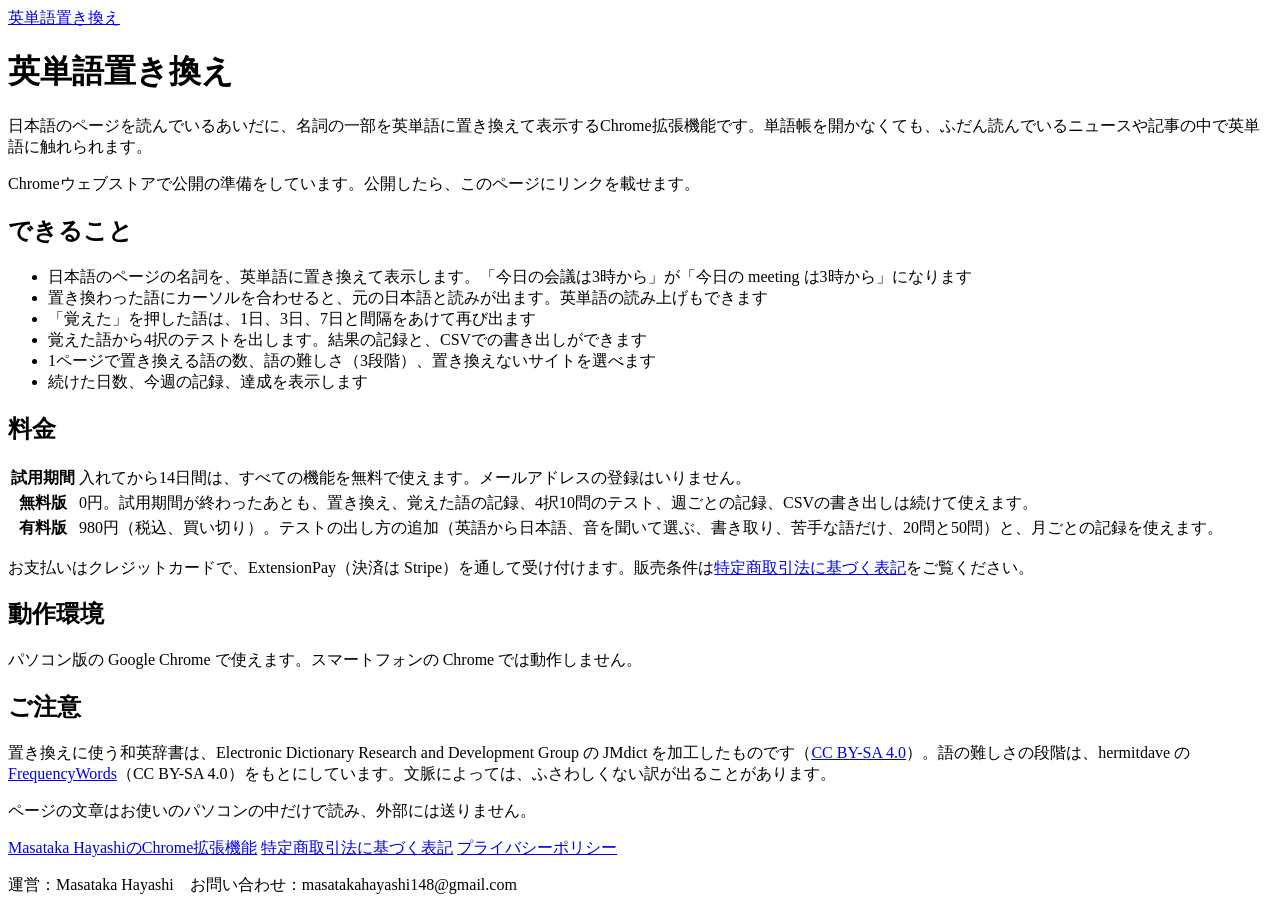
==== eitango-okikae/index.html @ 957b8486 "英単語置き換えの紹介ページとプライバシーポリシーを足し、一覧、特定商取引法に基づく表記、共通のプライバシーポリシーに載せる Co-Authored-By: Claude Opus 5 <noreply" ====
<!doctype html>
<html lang="ja">
<head>
  <meta charset="utf-8">
  <meta name="viewport" content="width=device-width, initial-scale=1">
  <title>英単語置き換え｜日本語のページを読みながら英単語を覚えるChrome拡張</title>
  <meta name="description" content="日本語のページを読んでいるあいだに、名詞の一部を英単語に置き換えて表示するChrome拡張機能です。覚えた語は間隔をあけて再び出て、テストで確かめられます。">
  <link rel="stylesheet" href="../style.css">
</head>
<body>
  <header>
    <a href="./">英単語置き換え</a>
  </header>

  <main>
    <h1>英単語置き換え</h1>
    <p>日本語のページを読んでいるあいだに、名詞の一部を英単語に置き換えて表示するChrome拡張機能です。単語帳を開かなくても、ふだん読んでいるニュースや記事の中で英単語に触れられます。</p>
    <p class="note">Chromeウェブストアで公開の準備をしています。公開したら、このページにリンクを載せます。</p>

    <h2>できること</h2>
    <ul>
      <li>日本語のページの名詞を、英単語に置き換えて表示します。「今日の会議は3時から」が「今日の meeting は3時から」になります</li>
      <li>置き換わった語にカーソルを合わせると、元の日本語と読みが出ます。英単語の読み上げもできます</li>
      <li>「覚えた」を押した語は、1日、3日、7日と間隔をあけて再び出ます</li>
      <li>覚えた語から4択のテストを出します。結果の記録と、CSVでの書き出しができます</li>
      <li>1ページで置き換える語の数、語の難しさ（3段階）、置き換えないサイトを選べます</li>
      <li>続けた日数、今週の記録、達成を表示します</li>
    </ul>

    <h2>料金</h2>
    <table>
      <tr>
        <th>試用期間</th>
        <td>入れてから14日間は、すべての機能を無料で使えます。メールアドレスの登録はいりません。</td>
      </tr>
      <tr>
        <th>無料版</th>
        <td>0円。試用期間が終わったあとも、置き換え、覚えた語の記録、4択10問のテスト、週ごとの記録、CSVの書き出しは続けて使えます。</td>
      </tr>
      <tr>
        <th>有料版</th>
        <td>980円（税込、買い切り）。テストの出し方の追加（英語から日本語、音を聞いて選ぶ、書き取り、苦手な語だけ、20問と50問）と、月ごとの記録を使えます。</td>
      </tr>
    </table>
    <p class="note">お支払いはクレジットカードで、ExtensionPay（決済は Stripe）を通して受け付けます。販売条件は<a href="../tokushoho.html">特定商取引法に基づく表記</a>をご覧ください。</p>

    <h2>動作環境</h2>
    <p>パソコン版の Google Chrome で使えます。スマートフォンの Chrome では動作しません。</p>

    <h2>ご注意</h2>
    <p>置き換えに使う和英辞書は、Electronic Dictionary Research and Development Group の JMdict を加工したものです（<a href="https://www.edrdg.org/edrdg/licence.html">CC BY-SA 4.0</a>）。語の難しさの段階は、hermitdave の <a href="https://github.com/hermitdave/FrequencyWords">FrequencyWords</a>（CC BY-SA 4.0）をもとにしています。文脈によっては、ふさわしくない訳が出ることがあります。</p>
    <p>ページの文章はお使いのパソコンの中だけで読み、外部には送りません。</p>
  </main>

  <footer>
    <a href="../">Masataka HayashiのChrome拡張機能</a>
    <a href="../tokushoho.html">特定商取引法に基づく表記</a>
    <a href="privacy.html">プライバシーポリシー</a>
    <p>運営：Masataka Hayashi　お問い合わせ：masatakahayashi148@gmail.com</p>
  </footer>
</body>
</html>
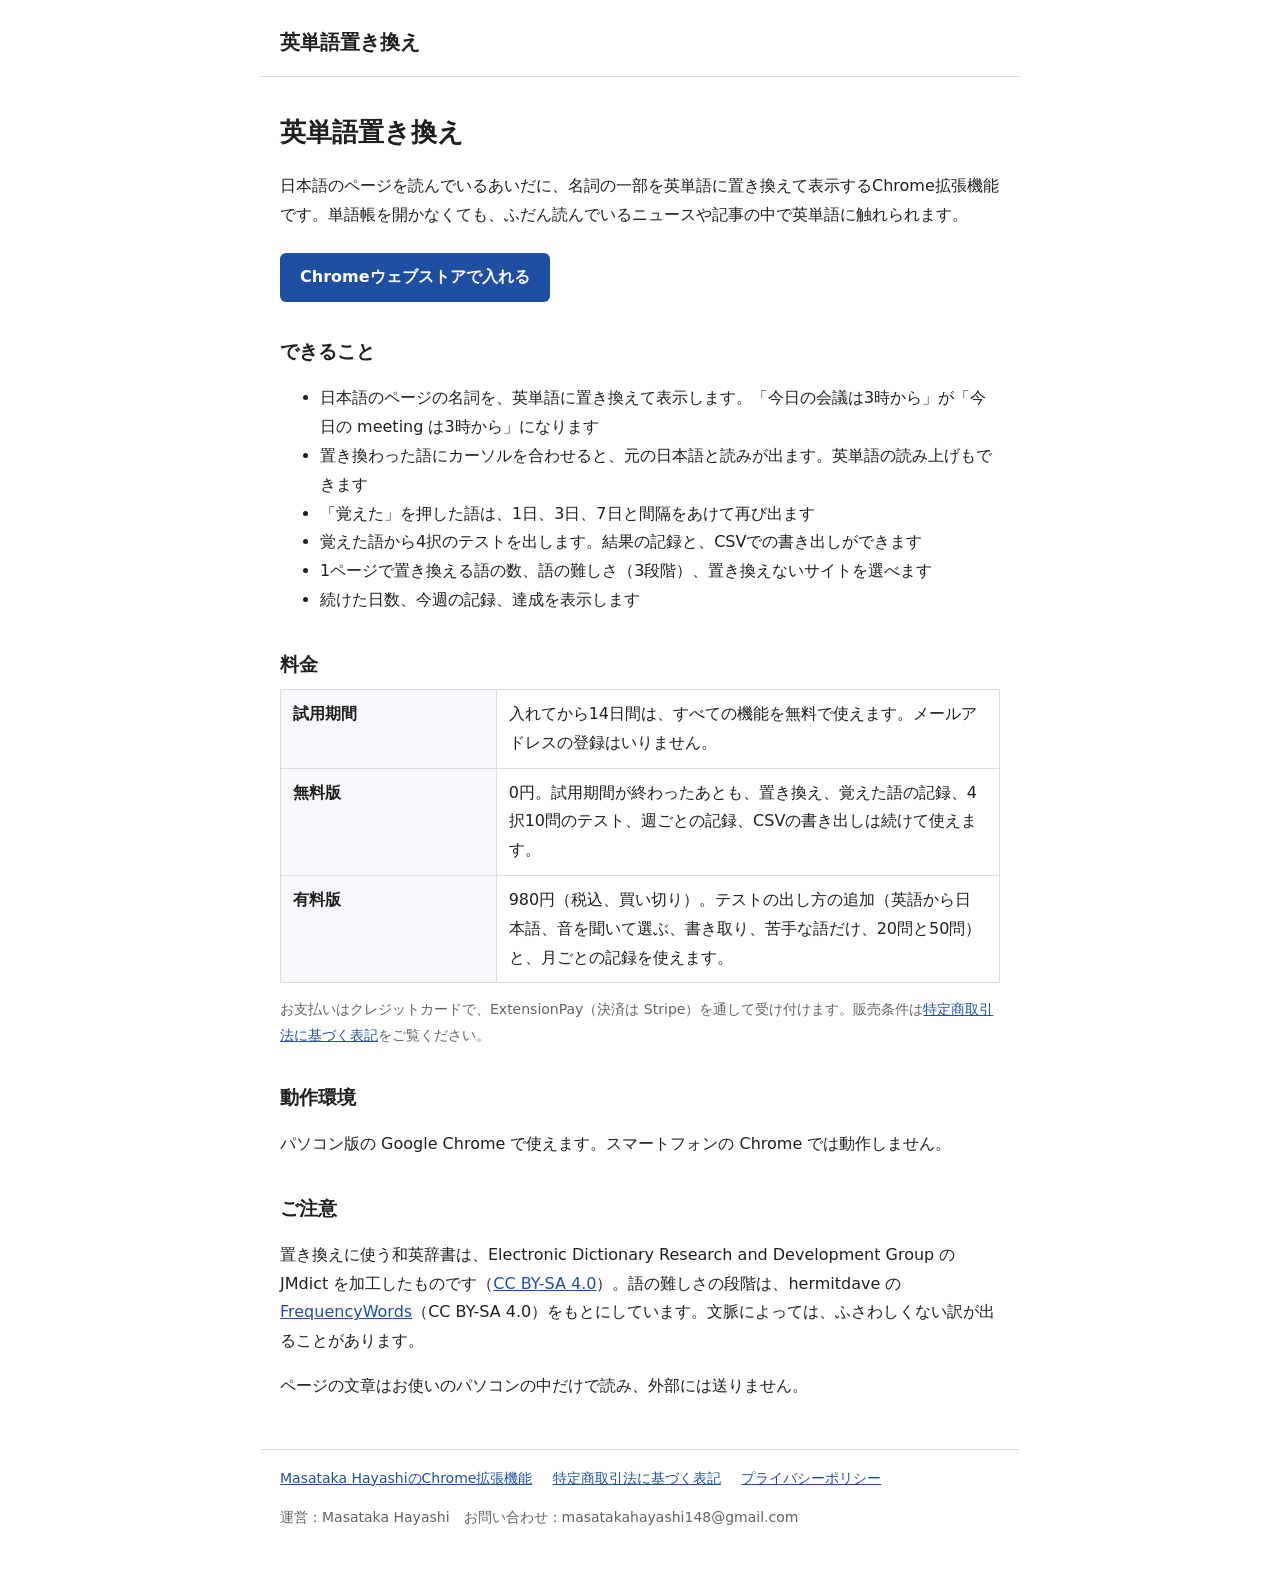
==== commit 8bddb874: "公開済みの企業リサーチと英単語置き換えに、Chromeウェブストアへのボタンを置く Co-Authored-By: Claude Opus 5 <noreply@anthropic.com>" ====
--- a/eitango-okikae/index.html
+++ b/eitango-okikae/index.html
@@ -15,7 +15,7 @@
   <main>
     <h1>英単語置き換え</h1>
     <p>日本語のページを読んでいるあいだに、名詞の一部を英単語に置き換えて表示するChrome拡張機能です。単語帳を開かなくても、ふだん読んでいるニュースや記事の中で英単語に触れられます。</p>
-    <p class="note">Chromeウェブストアで公開の準備をしています。公開したら、このページにリンクを載せます。</p>
+    <p><a class="cta" href="https://chromewebstore.google.com/detail/onfeickpnhmddnmibehaaholhckcnhnn">Chromeウェブストアで入れる</a></p>
 
     <h2>できること</h2>
     <ul>
--- a/style.css
+++ b/style.css
@@ -0,0 +1,137 @@
+:root {
+  --bg: #ffffff;
+  --text: #1f1f1f;
+  --muted: #5f6368;
+  --border: #dadce0;
+  --accent: #1e4fa3;
+  color-scheme: light;
+}
+
+* {
+  box-sizing: border-box;
+}
+
+body {
+  margin: 0;
+  background: var(--bg);
+  color: var(--text);
+  font: 16px/1.8 system-ui, -apple-system, "Hiragino Sans", "Yu Gothic UI", sans-serif;
+}
+
+header,
+main,
+footer {
+  max-width: 760px;
+  margin: 0 auto;
+  padding: 0 20px;
+}
+
+header {
+  display: flex;
+  align-items: center;
+  gap: 12px;
+  padding-top: 24px;
+  padding-bottom: 16px;
+  border-bottom: 1px solid var(--border);
+}
+
+header img {
+  width: 40px;
+  height: 40px;
+}
+
+header a {
+  color: var(--text);
+  font-size: 20px;
+  font-weight: 700;
+  text-decoration: none;
+}
+
+h1 {
+  margin: 32px 0 16px;
+  font-size: 26px;
+}
+
+h2 {
+  margin: 32px 0 8px;
+  font-size: 19px;
+}
+
+a {
+  color: var(--accent);
+}
+
+table {
+  width: 100%;
+  border-collapse: collapse;
+}
+
+th,
+td {
+  padding: 10px 12px;
+  border: 1px solid var(--border);
+  vertical-align: top;
+  text-align: left;
+}
+
+th {
+  width: 30%;
+  background: #f6f8fb;
+  font-weight: 600;
+}
+
+.note {
+  color: var(--muted);
+  font-size: 14px;
+}
+
+footer {
+  margin-top: 48px;
+  padding-top: 16px;
+  padding-bottom: 32px;
+  border-top: 1px solid var(--border);
+  color: var(--muted);
+  font-size: 14px;
+}
+
+footer a {
+  margin-right: 16px;
+}
+
+/* トップページの製品の一覧 */
+.products {
+  list-style: none;
+  margin: 0;
+  padding: 0;
+}
+
+.products li {
+  border: 1px solid var(--border);
+  border-radius: 8px;
+  padding: 16px 20px;
+  margin-bottom: 16px;
+}
+
+.products h3 {
+  margin: 0 0 4px;
+  font-size: 18px;
+}
+
+.products p {
+  margin: 4px 0;
+}
+
+.cta {
+  display: inline-block;
+  margin-top: 8px;
+  padding: 10px 20px;
+  border-radius: 6px;
+  background: var(--accent);
+  color: #ffffff;
+  font-weight: 600;
+  text-decoration: none;
+}
+
+.cta:hover {
+  background: #17408a;
+}
